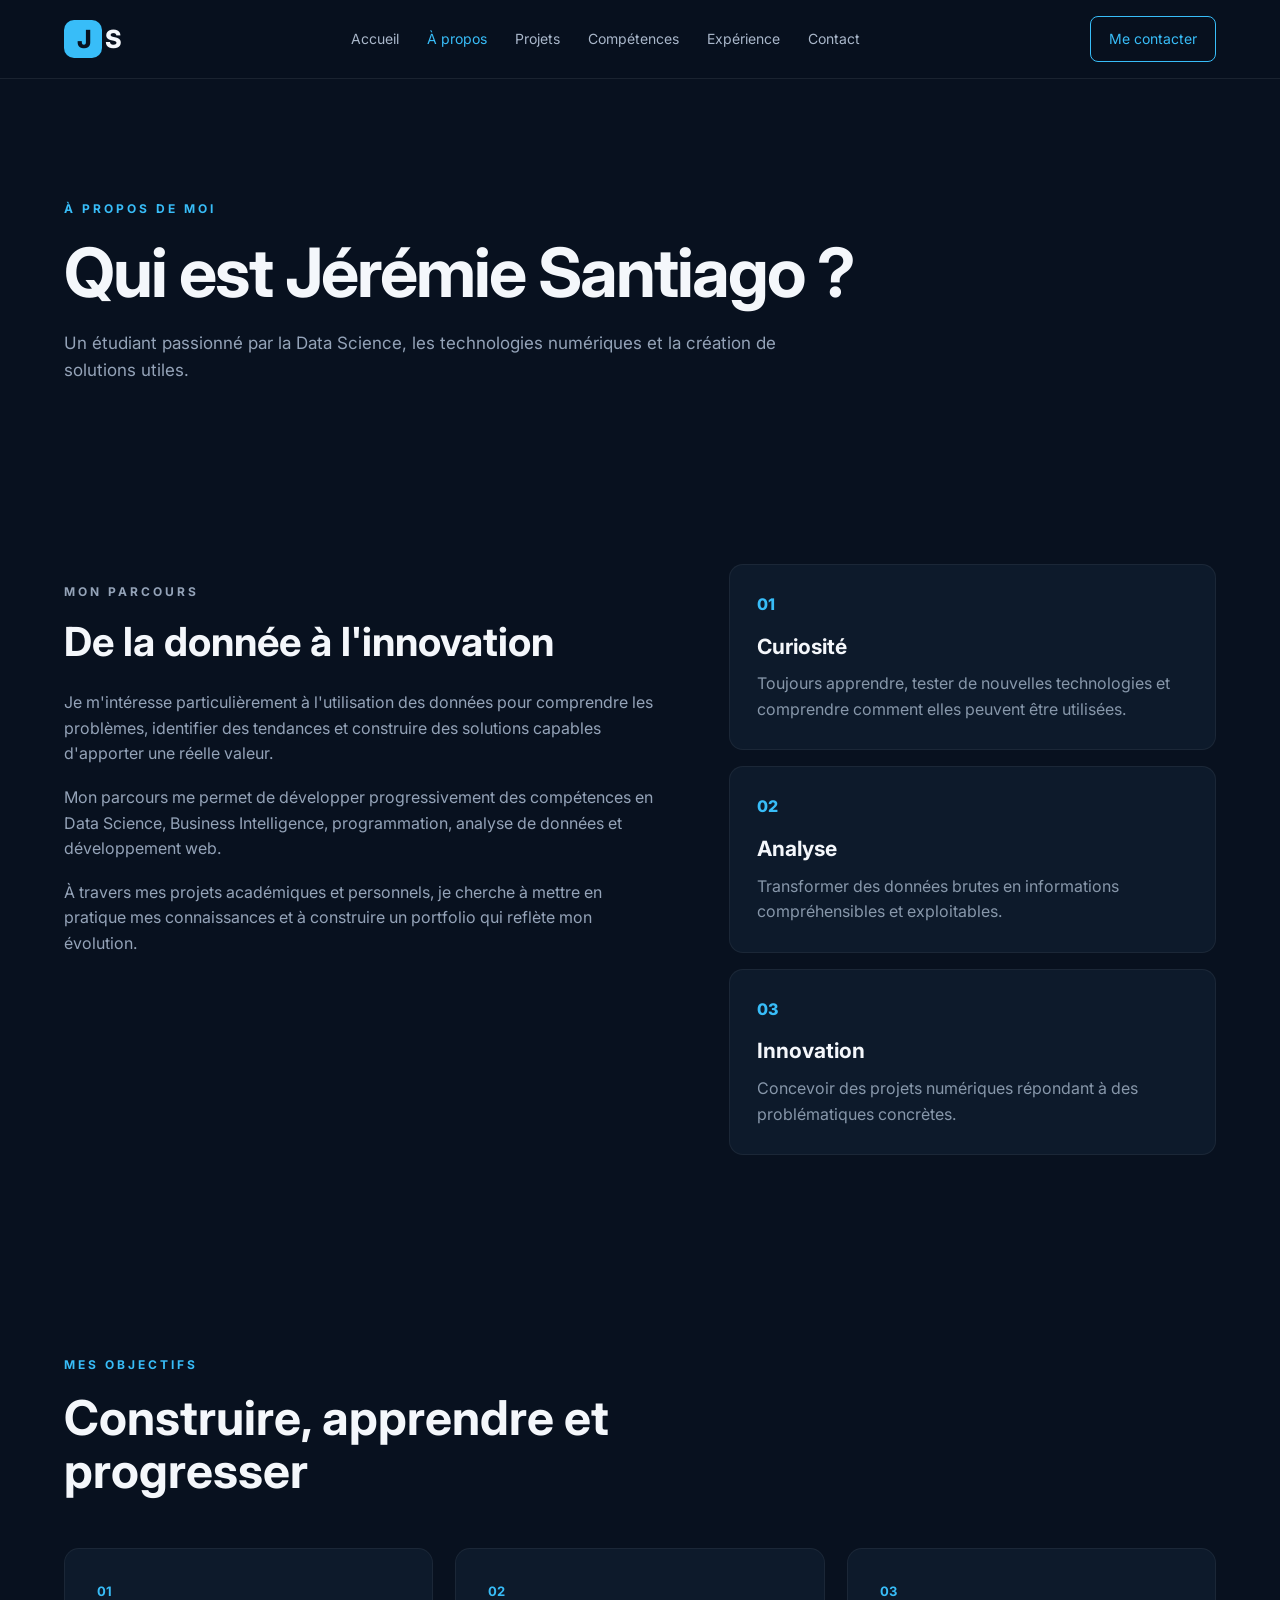
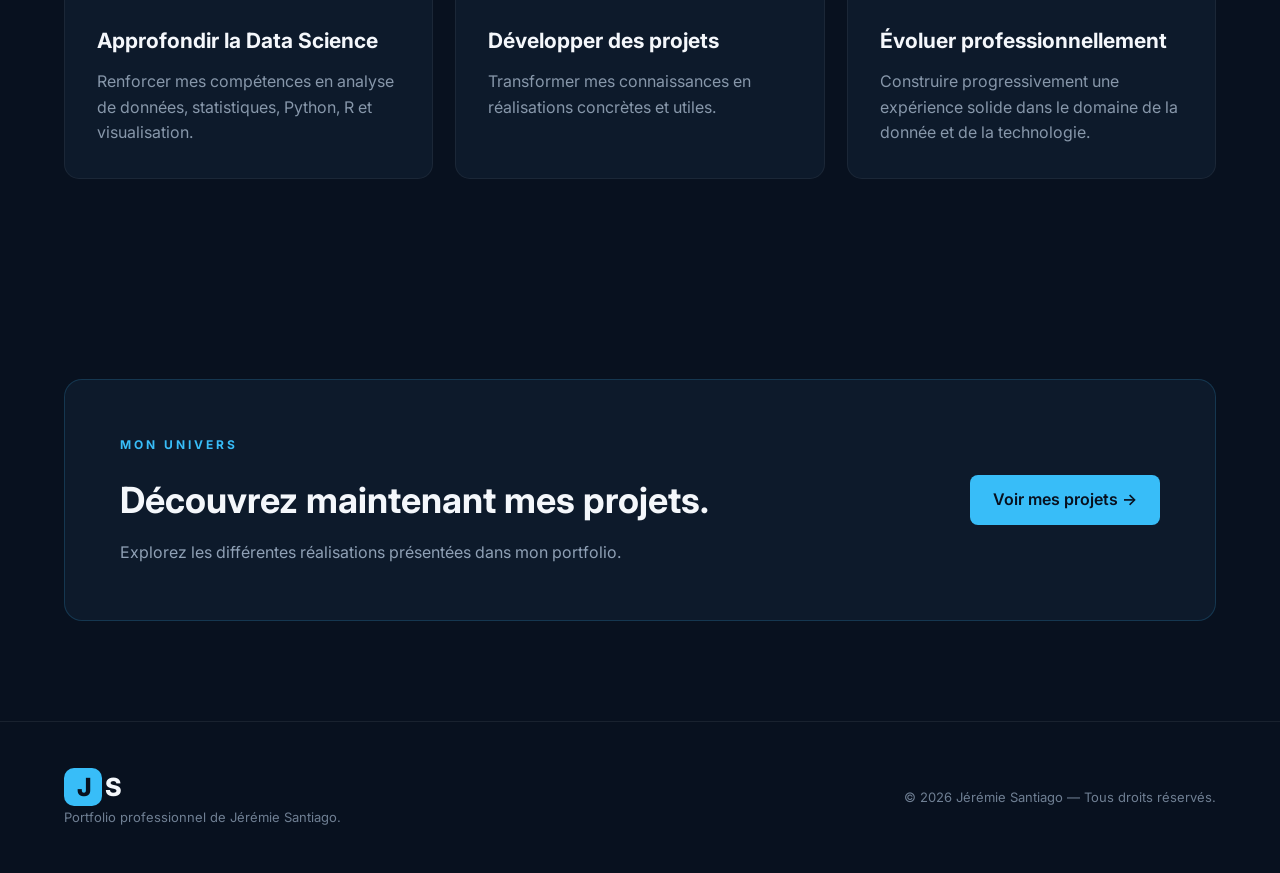
==== pages/about.html @ 4319664d "Ajout des pages principales du portfolio" ====
<!DOCTYPE html>
<html lang="fr">
<head>

    <meta charset="UTF-8">

    <meta name="viewport" content="width=device-width, initial-scale=1.0">

    <meta
        name="description"
        content="Découvrez le parcours, les objectifs et l'univers professionnel de Jérémie Santiago."
    >

    <meta name="author" content="Jérémie Santiago">

    <title>À propos | Jérémie Santiago</title>

    <!-- Google Fonts -->
    <link rel="preconnect" href="https://fonts.googleapis.com">
    <link rel="preconnect" href="https://fonts.gstatic.com" crossorigin>

    <link
        href="https://fonts.googleapis.com/css2?family=Inter:wght@400;500;600;700;800&display=swap"
        rel="stylesheet"
    >

    <!-- CSS -->
    <link rel="stylesheet" href="../css/style.css">
    <link rel="stylesheet" href="../css/responsive.css">

</head>

<body>

    <!-- ================= HEADER ================= -->

    <header class="header">

        <nav class="navbar container">

            <a href="../index.html" class="logo">
                <span>J</span>S
            </a>

            <button
                class="menu-toggle"
                id="menuToggle"
                type="button"
                aria-label="Ouvrir le menu"
                aria-expanded="false"
            >
                ☰
            </button>

            <ul class="nav-links" id="navLinks">

                <li>
                    <a href="../index.html">
                        Accueil
                    </a>
                </li>

                <li>
                    <a href="about.html" class="active">
                        À propos
                    </a>
                </li>

                <li>
                    <a href="projects.html">
                        Projets
                    </a>
                </li>

                <li>
                    <a href="skills.html">
                        Compétences
                    </a>
                </li>

                <li>
                    <a href="experience.html">
                        Expérience
                    </a>
                </li>

                <li>
                    <a href="contact.html">
                        Contact
                    </a>
                </li>

            </ul>

            <a href="contact.html" class="nav-button">
                Me contacter
            </a>

        </nav>

    </header>


    <!-- ================= CONTENU ================= -->

    <main>

        <section class="inner-hero section">

            <div class="container">

                <p class="section-label">
                    À PROPOS DE MOI
                </p>

                <h1>
                    Qui est Jérémie Santiago ?
                </h1>

                <p>
                    Un étudiant passionné par la Data Science, les technologies
                    numériques et la création de solutions utiles.
                </p>

            </div>

        </section>


        <section class="section">

            <div class="container about-grid">

                <div class="about-text">

                    <p class="section-label">
                        MON PARCOURS
                    </p>

                    <h2>
                        De la donnée à l'innovation
                    </h2>

                    <p>
                        Je m'intéresse particulièrement à l'utilisation des
                        données pour comprendre les problèmes, identifier des
                        tendances et construire des solutions capables
                        d'apporter une réelle valeur.
                    </p>

                    <p>
                        Mon parcours me permet de développer progressivement
                        des compétences en Data Science, Business Intelligence,
                        programmation, analyse de données et développement web.
                    </p>

                    <p>
                        À travers mes projets académiques et personnels, je
                        cherche à mettre en pratique mes connaissances et à
                        construire un portfolio qui reflète mon évolution.
                    </p>

                </div>


                <div class="about-highlight">

                    <div class="highlight-box">

                        <span>01</span>

                        <h3>
                            Curiosité
                        </h3>

                        <p>
                            Toujours apprendre, tester de nouvelles technologies
                            et comprendre comment elles peuvent être utilisées.
                        </p>

                    </div>


                    <div class="highlight-box">

                        <span>02</span>

                        <h3>
                            Analyse
                        </h3>

                        <p>
                            Transformer des données brutes en informations
                            compréhensibles et exploitables.
                        </p>

                    </div>


                    <div class="highlight-box">

                        <span>03</span>

                        <h3>
                            Innovation
                        </h3>

                        <p>
                            Concevoir des projets numériques répondant à des
                            problématiques concrètes.
                        </p>

                    </div>

                </div>

            </div>

        </section>


        <section class="section">

            <div class="container">

                <div class="section-heading">

                    <p class="section-label">
                        MES OBJECTIFS
                    </p>

                    <h2>
                        Construire, apprendre et progresser
                    </h2>

                </div>

                <div class="cards-grid">

                    <article class="info-card">

                        <div class="card-icon">
                            01
                        </div>

                        <h3>
                            Approfondir la Data Science
                        </h3>

                        <p>
                            Renforcer mes compétences en analyse de données,
                            statistiques, Python, R et visualisation.
                        </p>

                    </article>


                    <article class="info-card">

                        <div class="card-icon">
                            02
                        </div>

                        <h3>
                            Développer des projets
                        </h3>

                        <p>
                            Transformer mes connaissances en réalisations
                            concrètes et utiles.
                        </p>

                    </article>


                    <article class="info-card">

                        <div class="card-icon">
                            03
                        </div>

                        <h3>
                            Évoluer professionnellement
                        </h3>

                        <p>
                            Construire progressivement une expérience solide
                            dans le domaine de la donnée et de la technologie.
                        </p>

                    </article>

                </div>

            </div>

        </section>


        <section class="cta section">

            <div class="container cta-box">

                <div>

                    <p class="section-label">
                        MON UNIVERS
                    </p>

                    <h2>
                        Découvrez maintenant mes projets.
                    </h2>

                    <p>
                        Explorez les différentes réalisations présentées dans
                        mon portfolio.
                    </p>

                </div>

                <a href="projects.html" class="btn btn-primary">
                    Voir mes projets →
                </a>

            </div>

        </section>

    </main>


    <!-- ================= FOOTER ================= -->

    <footer class="footer">

        <div class="container footer-content">

            <div>

                <a href="../index.html" class="logo">
                    <span>J</span>S
                </a>

                <p>
                    Portfolio professionnel de Jérémie Santiago.
                </p>

            </div>

            <p>
                © 2026 Jérémie Santiago — Tous droits réservés.
            </p>

        </div>

    </footer>


    <script src="../js/script.js"></script>

</body>
</html>
---- css/style.css ----
/* ==================================================
   RESET
================================================== */

* {
    margin: 0;
    padding: 0;
    box-sizing: border-box;
}

html {
    scroll-behavior: smooth;
}

body {
    font-family: "Inter", sans-serif;
    background: #08111f;
    color: #f4f7fb;
    line-height: 1.6;
}

a {
    text-decoration: none;
    color: inherit;
}

ul {
    list-style: none;
}

.container {
    width: min(1180px, 90%);
    margin: auto;
}

.section {
    padding: 100px 0;
}


/* ==================================================
   HEADER
================================================== */

.header {
    position: sticky;
    top: 0;
    z-index: 1000;
    background: rgba(8, 17, 31, 0.92);
    backdrop-filter: blur(12px);
    border-bottom: 1px solid rgba(255, 255, 255, 0.08);
}

.navbar {
    height: 78px;
    display: flex;
    align-items: center;
    justify-content: space-between;
    gap: 30px;
}

.logo {
    font-size: 25px;
    font-weight: 800;
    letter-spacing: -2px;
}

.logo span {
    display: inline-flex;
    align-items: center;
    justify-content: center;
    width: 38px;
    height: 38px;
    margin-right: 3px;
    border-radius: 10px;
    background: #38bdf8;
    color: #08111f;
}

.nav-links {
    display: flex;
    align-items: center;
    gap: 28px;
}

.nav-links a {
    color: #a9b7ca;
    font-size: 14px;
    transition: 0.3s ease;
}

.nav-links a:hover,
.nav-links a.active {
    color: #38bdf8;
}

.nav-button {
    padding: 11px 18px;
    border: 1px solid #38bdf8;
    border-radius: 8px;
    color: #38bdf8;
    font-size: 14px;
    transition: 0.3s ease;
}

.nav-button:hover {
    background: #38bdf8;
    color: #08111f;
}

.menu-toggle {
    display: none;
    border: 0;
    background: none;
    color: white;
    font-size: 27px;
    cursor: pointer;
}


/* ==================================================
   HERO
================================================== */

.hero {
    min-height: calc(100vh - 78px);
    display: flex;
    align-items: center;
    position: relative;
    overflow: hidden;
}

.hero::before {
    content: "";
    position: absolute;
    width: 500px;
    height: 500px;
    border-radius: 50%;
    background: #0ea5e9;
    filter: blur(150px);
    opacity: 0.12;
    top: -150px;
    right: -100px;
}

.hero-content {
    display: grid;
    grid-template-columns: 1.1fr 0.9fr;
    align-items: center;
    gap: 80px;
}

.hero-label,
.section-label {
    color: #38bdf8;
    font-size: 12px;
    font-weight: 700;
    letter-spacing: 3px;
    margin-bottom: 18px;
}

.hero h1 {
    font-size: clamp(42px, 6vw, 74px);
    line-height: 1.05;
    letter-spacing: -3px;
}

.hero h1 span {
    display: block;
    color: #38bdf8;
}

.hero h2 {
    margin-top: 20px;
    font-size: 23px;
    color: #d6dfeb;
    font-weight: 600;
}

.hero-description {
    max-width: 620px;
    margin-top: 24px;
    color: #94a3b8;
    font-size: 17px;
}

.hero-buttons {
    display: flex;
    gap: 14px;
    margin-top: 34px;
    flex-wrap: wrap;
}

.btn {
    display: inline-flex;
    align-items: center;
    justify-content: center;
    min-height: 50px;
    padding: 0 23px;
    border-radius: 8px;
    font-weight: 600;
    transition: 0.3s ease;
}

.btn-primary {
    background: #38bdf8;
    color: #08111f;
}

.btn-primary:hover {
    transform: translateY(-3px);
}

.btn-secondary {
    border: 1px solid #334155;
    color: #f8fafc;
}

.btn-secondary:hover {
    border-color: #38bdf8;
    color: #38bdf8;
}

.social-links {
    display: flex;
    gap: 12px;
    align-items: center;
    margin-top: 25px;
    color: #7f8da3;
    font-size: 14px;
}

.social-links a:hover {
    color: #38bdf8;
}


/* ==================================================
   PROFILE CARD
================================================== */

.hero-visual {
    display: flex;
    justify-content: center;
}

.profile-card {
    width: min(390px, 100%);
    padding: 42px 32px;
    text-align: center;
    background: linear-gradient(
        145deg,
        rgba(15, 31, 51, 0.95),
        rgba(10, 21, 37, 0.95)
    );
    border: 1px solid rgba(255, 255, 255, 0.09);
    border-radius: 22px;
    box-shadow: 0 30px 80px rgba(0, 0, 0, 0.3);
}

.profile-circle {
    width: 150px;
    height: 150px;
    margin: 0 auto 25px;
    display: flex;
    align-items: center;
    justify-content: center;
    border-radius: 50%;
    border: 2px solid #38bdf8;
    color: #38bdf8;
    font-size: 42px;
    font-weight: 800;
}

.profile-card h3 {
    font-size: 24px;
}

.profile-card > p {
    color: #94a3b8;
    margin-top: 7px;
}

.profile-line {
    width: 60px;
    height: 2px;
    margin: 25px auto;
    background: #38bdf8;
}

.profile-info {
    display: grid;
    grid-template-columns: repeat(3, 1fr);
    gap: 12px;
}

.profile-info div {
    padding: 13px 5px;
    background: rgba(255, 255, 255, 0.035);
    border-radius: 8px;
}

.profile-info strong,
.profile-info span {
    display: block;
}

.profile-info strong {
    font-size: 14px;
    color: #38bdf8;
}

.profile-info span {
    color: #8796aa;
    font-size: 11px;
    margin-top: 3px;
}


/* ==================================================
   TITRES
================================================== */

.section-heading {
    max-width: 700px;
    margin-bottom: 50px;
}

.section-heading h2 {
    font-size: clamp(32px, 4vw, 48px);
    line-height: 1.1;
}

.section-heading > p:last-child {
    color: #8fa0b5;
    margin-top: 15px;
}


/* ==================================================
   CARTES
================================================== */

.cards-grid {
    display: grid;
    grid-template-columns: repeat(3, 1fr);
    gap: 22px;
}

.info-card {
    padding: 32px;
    border-radius: 15px;
    background: #0d1a2b;
    border: 1px solid rgba(255, 255, 255, 0.06);
    transition: transform 0.3s ease, border-color 0.3s ease;
}

.info-card:hover {
    transform: translateY(-6px);
    border-color: rgba(56, 189, 248, 0.35);
}

.card-icon {
    color: #38bdf8;
    font-size: 13px;
    font-weight: 700;
}

.info-card h3 {
    margin-top: 22px;
    font-size: 21px;
}

.info-card p {
    color: #8797aa;
    margin-top: 12px;
}


/* ==================================================
   PROJETS
================================================== */

.section-heading-row {
    max-width: none;
    display: flex;
    justify-content: space-between;
    align-items: end;
    gap: 20px;
}

.see-more {
    color: #38bdf8;
    font-weight: 600;
}

.project-grid {
    display: grid;
    grid-template-columns: repeat(3, 1fr);
    gap: 22px;
}

.project-card {
    min-height: 350px;
    padding: 28px;
    position: relative;
    overflow: hidden;
    border-radius: 15px;
    background: #0d1a2b;
    border: 1px solid rgba(255, 255, 255, 0.06);
}

.project-number {
    position: absolute;
    top: 22px;
    right: 23px;
    color: rgba(56, 189, 248, 0.25);
    font-size: 30px;
    font-weight: 800;
}

.project-content {
    padding-top: 75px;
}

.project-content > span {
    color: #38bdf8;
    font-size: 11px;
    font-weight: 700;
    letter-spacing: 2px;
}

.project-content h3 {
    margin-top: 15px;
    font-size: 23px;
}

.project-content p {
    margin-top: 15px;
    color: #8fa0b5;
}

.project-content a {
    display: inline-block;
    margin-top: 24px;
    color: #f8fafc;
    font-weight: 600;
}

.project-content a:hover {
    color: #38bdf8;
}


/* ==================================================
   CTA
================================================== */

.cta-box {
    padding: 55px;
    display: flex;
    align-items: center;
    justify-content: space-between;
    gap: 30px;
    border-radius: 18px;
    background: #0d1a2b;
    border: 1px solid rgba(56, 189, 248, 0.18);
}

.cta-box h2 {
    max-width: 650px;
    font-size: 36px;
}

.cta-box p:last-child {
    margin-top: 10px;
    color: #8fa0b5;
}


/* ==================================================
   FOOTER
================================================== */

.footer {
    padding: 45px 0;
    border-top: 1px solid rgba(255, 255, 255, 0.07);
}

.footer-content {
    display: flex;
    align-items: center;
    justify-content: space-between;
    gap: 25px;
}

.footer p {
    color: #6f7f93;
    font-size: 13px;
}
/* ==================================================
   PAGES INTERNES
================================================== */

.inner-hero {
    padding-top: 120px;
    padding-bottom: 80px;
}

.inner-hero h1 {
    max-width: 850px;
    font-size: clamp(40px, 6vw, 68px);
    line-height: 1.08;
    letter-spacing: -2px;
}

.inner-hero p:last-child {
    max-width: 720px;
    margin-top: 20px;
    color: #94a3b8;
    font-size: 17px;
}


/* ==================================================
   ABOUT
================================================== */

.about-grid {
    display: grid;
    grid-template-columns: 1.1fr 0.9fr;
    gap: 70px;
    align-items: start;
}

.about-text h2 {
    font-size: 40px;
    line-height: 1.15;
    margin-bottom: 25px;
}

.about-text p {
    color: #94a3b8;
    margin-top: 18px;
}

.about-highlight {
    display: grid;
    gap: 16px;
}

.highlight-box {
    padding: 27px;
    background: #0d1a2b;
    border: 1px solid rgba(255, 255, 255, 0.06);
    border-radius: 14px;
}

.highlight-box > span {
    color: #38bdf8;
    font-weight: 800;
}

.highlight-box h3 {
    margin-top: 12px;
    font-size: 21px;
}

.highlight-box p {
    color: #8797aa;
    margin-top: 8px;
}


/* ==================================================
   PROJECTS
================================================== */

.project-list {
    display: grid;
    gap: 22px;
}

.project-large {
    position: relative;
    padding: 38px;
    min-height: 300px;
    background: #0d1a2b;
    border-radius: 16px;
    border: 1px solid rgba(255, 255, 255, 0.06);
    overflow: hidden;
    transition: 0.3s ease;
}

.project-large:hover {
    transform: translateY(-5px);
    border-color: rgba(56, 189, 248, 0.3);
}

.project-large-number {
    position: absolute;
    top: 20px;
    right: 30px;
    color: rgba(56, 189, 248, 0.2);
    font-size: 70px;
    font-weight: 800;
}

.project-large-content {
    position: relative;
    z-index: 1;
    max-width: 820px;
}

.project-large-content > span {
    color: #38bdf8;
    font-size: 11px;
    font-weight: 700;
    letter-spacing: 2px;
}

.project-large-content h2 {
    margin-top: 15px;
    font-size: 30px;
}

.project-large-content p {
    margin-top: 15px;
    color: #8fa0b5;
}

.technology-list,
.skill-tags {
    display: flex;
    flex-wrap: wrap;
    gap: 9px;
    margin-top: 22px;
}

.technology-list span,
.skill-tags span {
    padding: 7px 11px;
    border-radius: 7px;
    background: rgba(56, 189, 248, 0.08);
    color: #8edcff;
    font-size: 12px;
    font-weight: 600;
}


/* ==================================================
   SKILLS
================================================== */

.skills-grid {
    display: grid;
    grid-template-columns: repeat(2, 1fr);
    gap: 22px;
}

.skill-category {
    padding: 32px;
    background: #0d1a2b;
    border: 1px solid rgba(255, 255, 255, 0.06);
    border-radius: 15px;
}

.skill-category-number {
    color: #38bdf8;
    font-size: 13px;
    font-weight: 800;
}

.skill-category h2 {
    margin-top: 18px;
    font-size: 25px;
}

.skill-category > p {
    color: #8797aa;
    margin-top: 10px;
}


/* ==================================================
   EXPERIENCE / TIMELINE
================================================== */

.timeline {
    position: relative;
    max-width: 900px;
}

.timeline::before {
    content: "";
    position: absolute;
    left: 21px;
    top: 0;
    bottom: 0;
    width: 1px;
    background: rgba(56, 189, 248, 0.25);
}

.timeline-item {
    position: relative;
    display: grid;
    grid-template-columns: 45px 1fr;
    gap: 25px;
    margin-bottom: 45px;
}

.timeline-marker {
    position: relative;
    z-index: 2;
    width: 43px;
    height: 43px;
    display: flex;
    align-items: center;
    justify-content: center;
    border-radius: 50%;
    border: 1px solid #38bdf8;
    background: #08111f;
    color: #38bdf8;
    font-size: 11px;
    font-weight: 800;
}

.timeline-content {
    padding: 28px;
    background: #0d1a2b;
    border: 1px solid rgba(255, 255, 255, 0.06);
    border-radius: 14px;
}

.timeline-content > span {
    color: #38bdf8;
    font-size: 11px;
    font-weight: 700;
    letter-spacing: 2px;
}

.timeline-content h2 {
    margin-top: 12px;
    font-size: 25px;
}

.timeline-content p {
    color: #8797aa;
    margin-top: 10px;
}


/* ==================================================
   CONTACT
================================================== */

.contact-grid {
    display: grid;
    grid-template-columns: 0.9fr 1.1fr;
    gap: 60px;
    align-items: start;
}

.contact-info h2 {
    font-size: 40px;
    line-height: 1.15;
}

.contact-info > p:not(.section-label) {
    margin-top: 20px;
    color: #94a3b8;
}

.contact-item {
    padding: 20px 0;
    border-bottom: 1px solid rgba(255, 255, 255, 0.07);
}

.contact-item span {
    display: block;
    color: #38bdf8;
    font-size: 11px;
    font-weight: 700;
    letter-spacing: 2px;
}

.contact-item a {
    display: inline-block;
    margin-top: 7px;
    color: #dce5ef;
}

.contact-item a:hover {
    color: #38bdf8;
}

.contact-form-wrapper {
    padding: 34px;
    background: #0d1a2b;
    border: 1px solid rgba(255, 255, 255, 0.06);
    border-radius: 16px;
}

.contact-form {
    display: grid;
    gap: 20px;
}

.form-group {
    display: grid;
    gap: 8px;
}

.form-group label {
    color: #dce5ef;
    font-size: 13px;
    font-weight: 600;
}

.form-group input,
.form-group textarea {
    width: 100%;
    padding: 14px 15px;
    border: 1px solid #26364b;
    outline: none;
    border-radius: 8px;
    background: #08111f;
    color: #f8fafc;
    font-family: inherit;
    font-size: 14px;
    transition: 0.3s ease;
}

.form-group input:focus,
.form-group textarea:focus {
    border-color: #38bdf8;
}

.form-group textarea {
    resize: vertical;
}

.form-message {
    color: #38bdf8;
    font-size: 13px;
}
---- css/responsive.css ----
@media (max-width: 950px) {

    .nav-links {
        display: none;
        position: absolute;
        top: 78px;
        left: 0;
        right: 0;
        padding: 25px;
        flex-direction: column;
        background: #08111f;
        border-bottom: 1px solid rgba(255, 255, 255, 0.08);
    }

    .nav-links.show {
        display: flex;
    }

    .menu-toggle {
        display: block;
    }

    .nav-button {
        display: none;
    }

    .hero-content {
        grid-template-columns: 1fr;
        gap: 55px;
        padding: 70px 0;
    }

    .cards-grid,
    .project-grid {
        grid-template-columns: 1fr 1fr;
    }

    .cta-box {
        flex-direction: column;
        align-items: flex-start;
    }
}


@media (max-width: 650px) {

    .section {
        padding: 75px 0;
    }

    .hero h1 {
        letter-spacing: -2px;
    }

    .hero h2 {
        font-size: 19px;
    }

    .hero-description {
        font-size: 15px;
    }

    .cards-grid,
    .project-grid {
        grid-template-columns: 1fr;
    }

    .section-heading-row {
        align-items: flex-start;
        flex-direction: column;
    }

    .profile-card {
        padding: 35px 20px;
    }

    .cta-box {
        padding: 35px 25px;
    }

    .cta-box h2 {
        font-size: 29px;
    }

    .footer-content {
        flex-direction: column;
        align-items: flex-start;
    }
}
@media (max-width: 850px) {

    .about-grid,
    .contact-grid {
        grid-template-columns: 1fr;
    }

    .skills-grid {
        grid-template-columns: 1fr;
    }

    .about-text h2,
    .contact-info h2 {
        font-size: 32px;
    }

    .project-large {
        padding: 28px;
    }

    .project-large-number {
        font-size: 55px;
    }
}


@media (max-width: 600px) {

    .inner-hero {
        padding-top: 85px;
        padding-bottom: 60px;
    }

    .inner-hero h1 {
        letter-spacing: -1.5px;
    }

    .timeline-item {
        grid-template-columns: 38px 1fr;
        gap: 15px;
    }

    .timeline-marker {
        width: 38px;
        height: 38px;
    }

    .timeline::before {
        left: 18px;
    }

    .timeline-content {
        padding: 22px;
    }

    .contact-form-wrapper {
        padding: 22px;
    }

    .project-large-content h2 {
        font-size: 24px;
    }
}
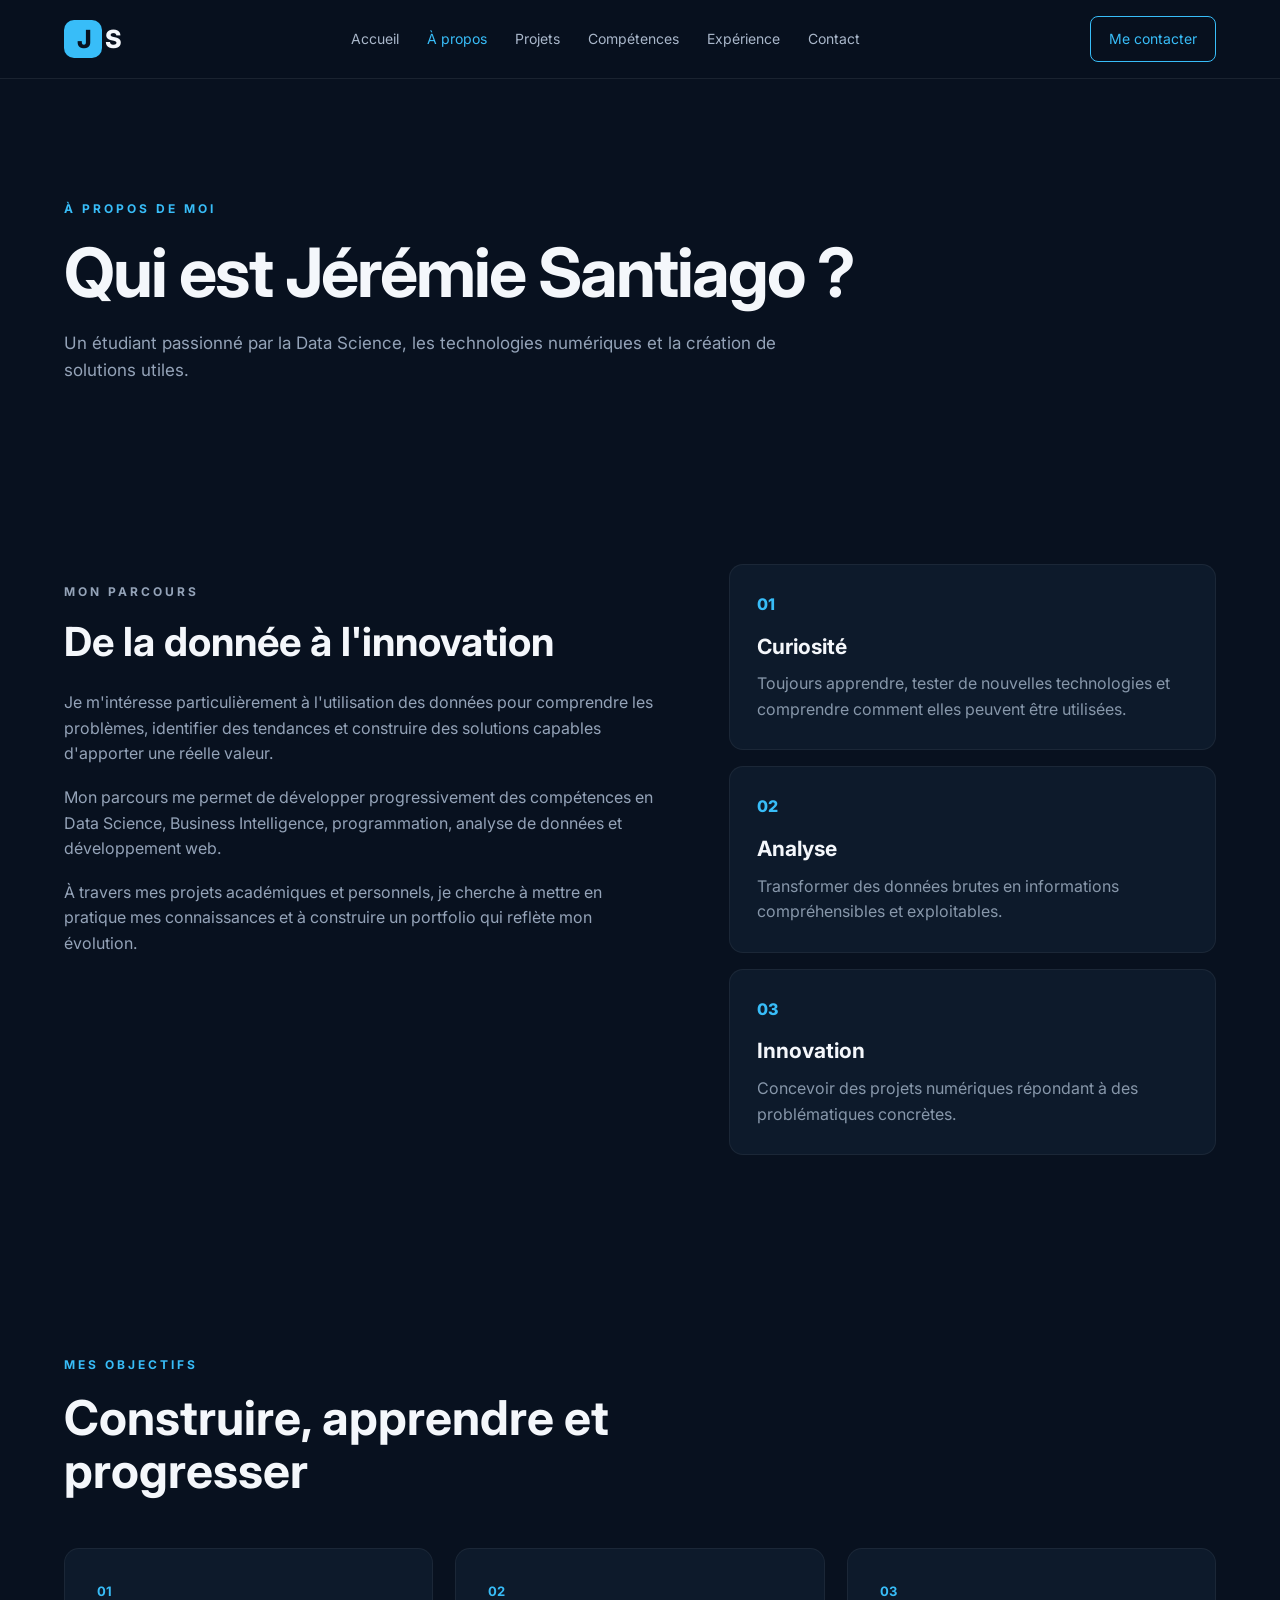
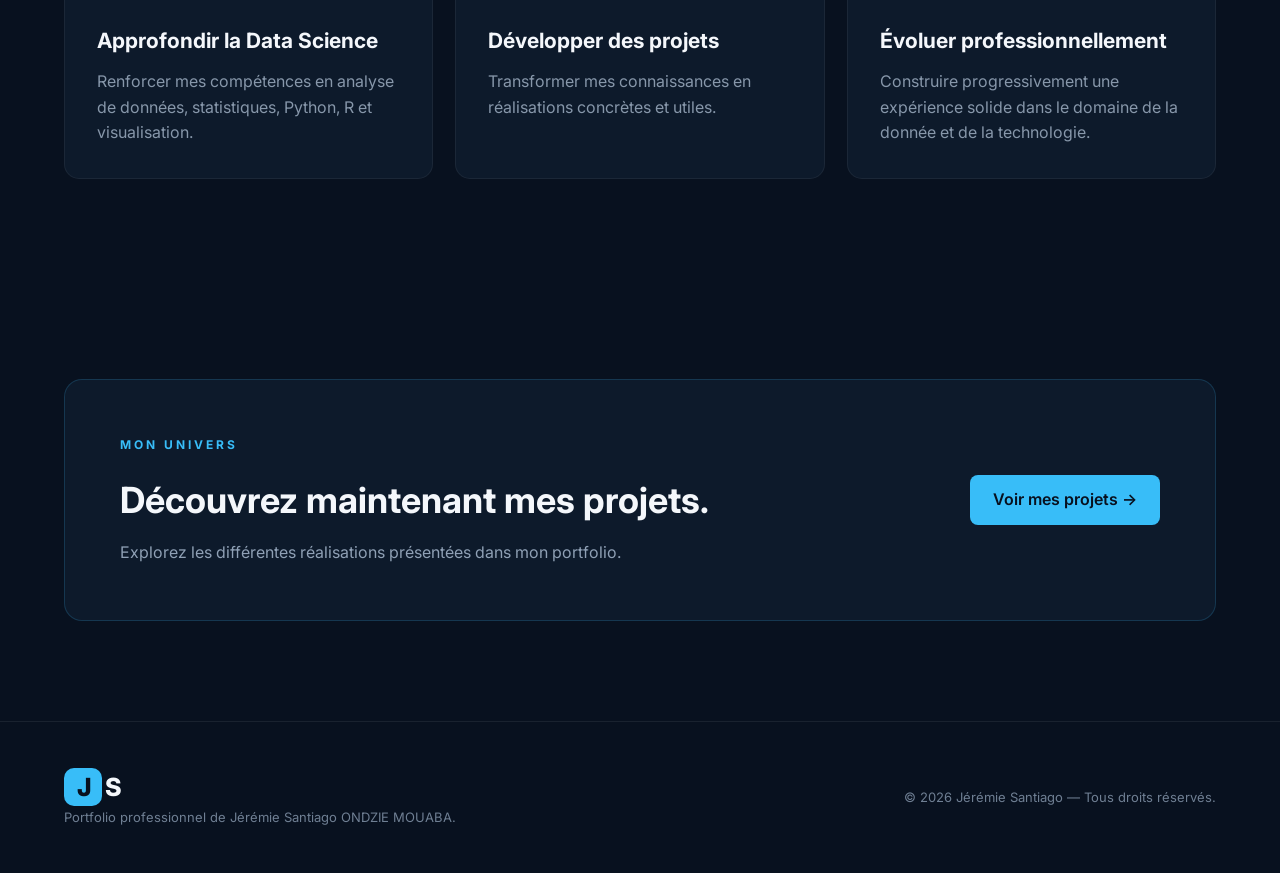
==== commit 3545687f: "Finalisation du portfolio avant publication" ====
--- a/pages/about.html
+++ b/pages/about.html
@@ -342,7 +342,7 @@
                 </a>
 
                 <p>
-                    Portfolio professionnel de Jérémie Santiago.
+                    Portfolio professionnel de Jérémie Santiago ONDZIE MOUABA.
                 </p>
 
             </div>
--- a/css/style.css
+++ b/css/style.css
@@ -498,6 +498,8 @@
     color: #6f7f93;
     font-size: 13px;
 }
+
+
 /* ==================================================
    PAGES INTERNES
 ================================================== */
@@ -573,7 +575,7 @@
 
 
 /* ==================================================
-   PROJECTS
+   PROJECTS PAGE
 ================================================== */
 
 .project-list {
@@ -788,59 +790,324 @@
     display: inline-block;
     margin-top: 7px;
     color: #dce5ef;
+    overflow-wrap: anywhere;
 }
 
 .contact-item a:hover {
     color: #38bdf8;
 }
 
+
+/* ==================================================
+   PHOTO DE PROFIL
+================================================== */
+
+.profile-photo {
+    width: 180px;
+    height: 180px;
+    margin: 0 auto 25px;
+    border-radius: 50%;
+    overflow: hidden;
+    border: 2px solid #38bdf8;
+}
+
+.profile-photo img {
+    width: 100%;
+    height: 100%;
+    object-fit: cover;
+    display: block;
+}
+
+
+/* ==================================================
+   FORMULAIRE GOOGLE
+================================================== */
+
 .contact-form-wrapper {
-    padding: 34px;
+    width: 100%;
+    min-width: 0;
+    padding: 28px;
     background: #0d1a2b;
-    border: 1px solid rgba(255, 255, 255, 0.06);
+    border: 1px solid rgba(255, 255, 255, 0.08);
     border-radius: 16px;
-}
-
-.contact-form {
-    display: grid;
-    gap: 20px;
-}
-
-.form-group {
-    display: grid;
-    gap: 8px;
-}
-
-.form-group label {
-    color: #dce5ef;
+    box-sizing: border-box;
+}
+
+.contact-heading {
+    margin-bottom: 24px;
+}
+
+.contact-heading h2 {
+    margin: 10px 0;
+    font-size: 28px;
+    line-height: 1.25;
+}
+
+.contact-heading > p:last-child {
+    color: #94a3b8;
+    line-height: 1.7;
+}
+
+.google-form-container {
+    width: 100%;
+    max-width: 100%;
+    margin: 0 auto;
+    overflow: hidden;
+    border: 1px solid rgba(15, 23, 42, 0.12);
+    border-radius: 10px;
+    background: #ffffff;
+}
+
+.google-form-container iframe {
+    display: block;
+    width: 100%;
+    height: 1900px;
+    border: 0;
+    background: #ffffff;
+}
+
+.contact-note {
+    margin-top: 14px;
+    color: #94a3b8;
     font-size: 13px;
-    font-weight: 600;
-}
-
-.form-group input,
-.form-group textarea {
-    width: 100%;
-    padding: 14px 15px;
-    border: 1px solid #26364b;
-    outline: none;
-    border-radius: 8px;
-    background: #08111f;
-    color: #f8fafc;
-    font-family: inherit;
-    font-size: 14px;
-    transition: 0.3s ease;
-}
-
-.form-group input:focus,
-.form-group textarea:focus {
-    border-color: #38bdf8;
-}
-
-.form-group textarea {
-    resize: vertical;
-}
-
-.form-message {
-    color: #38bdf8;
-    font-size: 13px;
-}+    line-height: 1.6;
+}
+
+
+/* ==================================================
+   RESPONSIVE : TABLETTES ET PETITS ÉCRANS
+================================================== */
+
+@media screen and (max-width: 1024px) {
+    .navbar {
+        gap: 18px;
+    }
+
+    .nav-links {
+        gap: 16px;
+    }
+
+    .hero-content {
+        gap: 40px;
+    }
+
+    .contact-grid {
+        gap: 35px;
+    }
+
+    .contact-info h2 {
+        font-size: 34px;
+    }
+}
+
+
+/* ==================================================
+   RESPONSIVE : MOBILES
+================================================== */
+
+@media screen and (max-width: 768px) {
+    .section {
+        padding: 70px 0;
+    }
+
+    .navbar {
+        height: 70px;
+        position: relative;
+    }
+
+    .menu-toggle {
+        display: block;
+        margin-left: auto;
+    }
+
+    .nav-button {
+        display: none;
+    }
+
+    .nav-links {
+        display: none;
+        position: absolute;
+        top: 70px;
+        left: 0;
+        right: 0;
+        padding: 22px;
+        flex-direction: column;
+        align-items: flex-start;
+        gap: 18px;
+        background: #0d1a2b;
+        border: 1px solid rgba(255, 255, 255, 0.08);
+        border-radius: 0 0 12px 12px;
+    }
+
+    .nav-links.show {
+        display: flex;
+    }
+
+    .hero {
+        min-height: auto;
+        padding: 70px 0;
+    }
+
+    .hero-content {
+        grid-template-columns: 1fr;
+        gap: 50px;
+    }
+
+    .hero h1 {
+        font-size: clamp(38px, 10vw, 58px);
+        letter-spacing: -2px;
+    }
+
+    .hero h2 {
+        font-size: 20px;
+    }
+
+    .hero-description {
+        font-size: 15px;
+    }
+
+    .profile-card {
+        padding: 32px 22px;
+    }
+
+    .cards-grid,
+    .project-grid,
+    .skills-grid {
+        grid-template-columns: 1fr;
+    }
+
+    .section-heading-row {
+        align-items: flex-start;
+        flex-direction: column;
+    }
+
+    .cta-box {
+        padding: 32px 24px;
+        align-items: flex-start;
+        flex-direction: column;
+    }
+
+    .cta-box h2 {
+        font-size: 28px;
+    }
+
+    .footer-content {
+        align-items: flex-start;
+        flex-direction: column;
+    }
+
+    .inner-hero {
+        padding-top: 80px;
+        padding-bottom: 50px;
+    }
+
+    .inner-hero h1 {
+        font-size: clamp(36px, 9vw, 52px);
+        letter-spacing: -1.5px;
+    }
+
+    .about-grid {
+        grid-template-columns: 1fr;
+        gap: 35px;
+    }
+
+    .about-text h2 {
+        font-size: 32px;
+    }
+
+    .project-large {
+        padding: 28px 22px;
+    }
+
+    .project-large-content h2 {
+        font-size: 25px;
+    }
+
+    .project-large-number {
+        font-size: 48px;
+        right: 18px;
+    }
+
+    .timeline-item {
+        grid-template-columns: 38px 1fr;
+        gap: 15px;
+    }
+
+    .timeline-marker {
+        width: 38px;
+        height: 38px;
+    }
+
+    .timeline::before {
+        left: 18px;
+    }
+
+    .timeline-content {
+        padding: 22px 18px;
+    }
+
+    .timeline-content h2 {
+        font-size: 21px;
+    }
+
+    .contact-grid {
+        grid-template-columns: 1fr;
+        gap: 35px;
+    }
+
+    .contact-info h2 {
+        font-size: 32px;
+    }
+
+    .contact-form-wrapper {
+        padding: 18px;
+    }
+
+    .contact-heading h2 {
+        font-size: 25px;
+    }
+
+    .google-form-container iframe {
+        height: 2200px;
+    }
+}
+
+
+/* ==================================================
+   RESPONSIVE : TRÈS PETITS MOBILES
+================================================== */
+
+@media screen and (max-width: 420px) {
+    .container {
+        width: 92%;
+    }
+
+    .section {
+        padding: 55px 0;
+    }
+
+    .hero-buttons {
+        flex-direction: column;
+        align-items: stretch;
+    }
+
+    .btn {
+        width: 100%;
+    }
+
+    .profile-info {
+        gap: 7px;
+    }
+
+    .profile-info div {
+        padding: 11px 3px;
+    }
+
+    .contact-form-wrapper {
+        padding: 12px;
+    }
+
+    .google-form-container iframe {
+        height: 2300px;
+    }
+}
--- a/css/responsive.css
+++ b/css/responsive.css
@@ -149,4 +149,64 @@
     .project-large-content h2 {
         font-size: 24px;
     }
-}+}
+
+/* ==================================================
+   FORMULAIRE GOOGLE RESPONSIVE
+================================================== */
+
+/* Tablettes et écrans intermédiaires */
+@media (max-width: 850px) {
+
+    .contact-grid {
+        grid-template-columns: 1fr;
+        gap: 35px;
+    }
+
+    .contact-form-wrapper {
+        width: 100%;
+        min-width: 0;
+    }
+
+    .google-form-container {
+        width: 100%;
+        max-width: 100%;
+        overflow: hidden;
+    }
+
+    .google-form-container iframe {
+        display: block;
+        width: 100%;
+        height: 2000px;
+        border: 0;
+    }
+}
+
+/* Téléphones */
+@media (max-width: 600px) {
+
+    .contact-form-wrapper {
+        padding: 16px;
+    }
+
+    .contact-heading h2 {
+        font-size: 25px;
+    }
+
+    .google-form-container iframe {
+        width: 100%;
+        height: 2200px;
+    }
+}
+
+/* Très petits téléphones */
+@media (max-width: 380px) {
+
+    .contact-form-wrapper {
+        padding: 12px;
+    }
+
+    .google-form-container iframe {
+        height: 2300px;
+    }
+}
